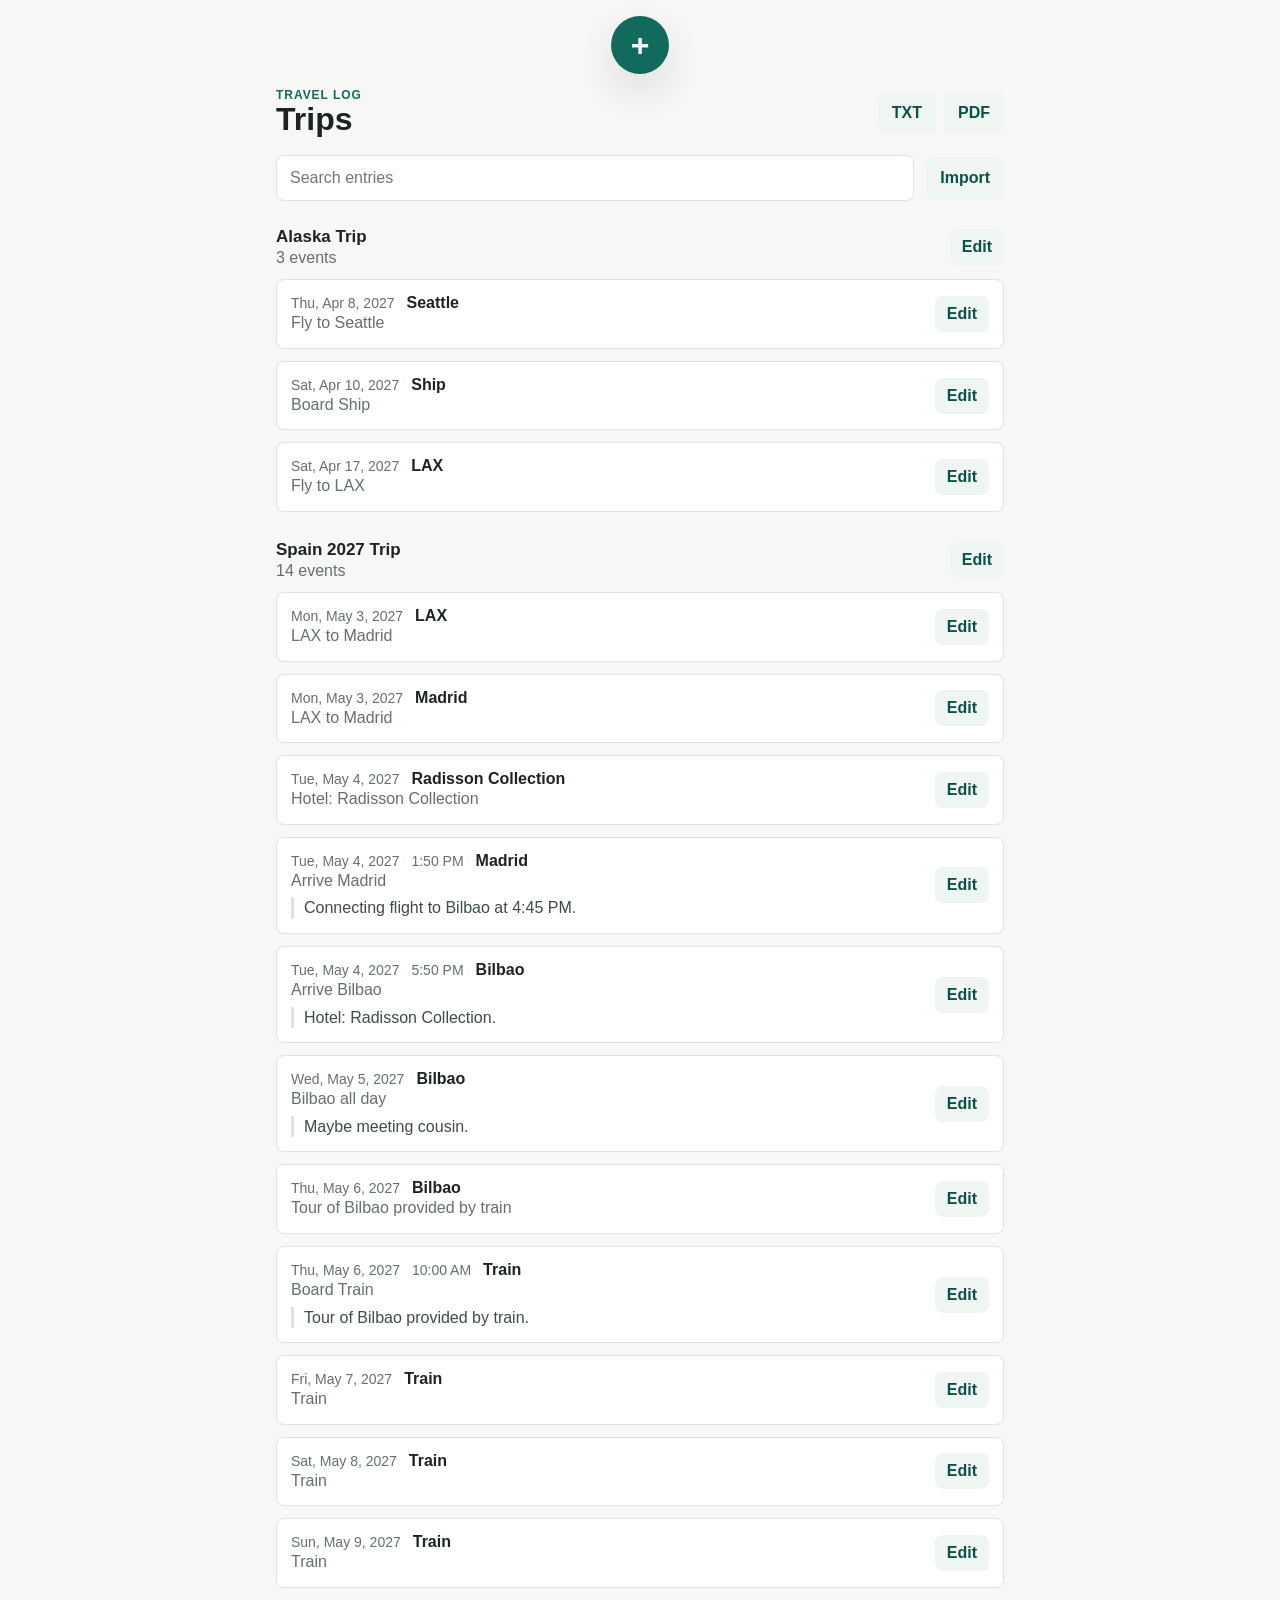
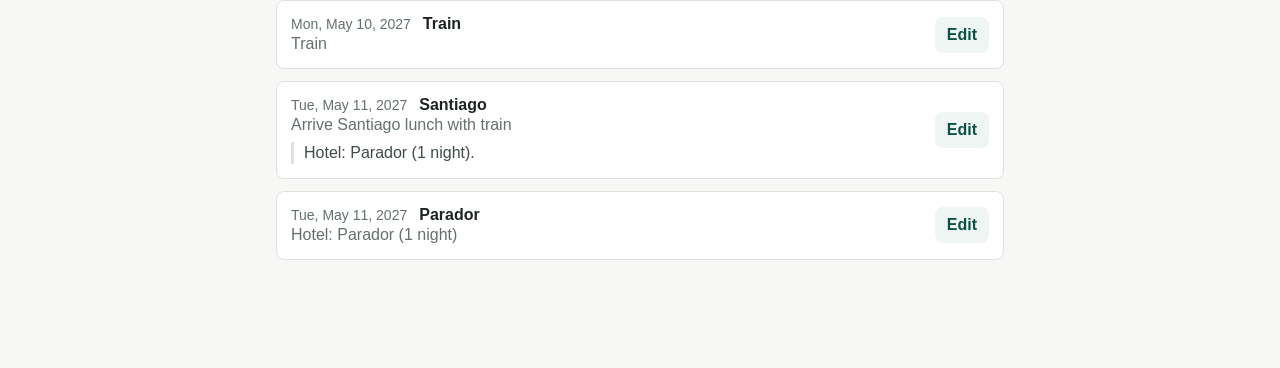
==== index.html @ 8ad47e28 "Add files via upload" ====
<!doctype html>
<html lang="en">
  <head>
    <meta charset="utf-8">
    <meta name="viewport" content="width=device-width, initial-scale=1">
    <meta http-equiv="Cache-Control" content="no-store">
    <title>Travel Log</title>
    <style>
      * { box-sizing: border-box; }
      body {
        margin: 0;
        background: #f7f8f5;
        color: #1d2420;
        font-family: Arial, Helvetica, sans-serif;
      }
      main {
        max-width: 760px;
        min-height: 100vh;
        margin: 0 auto;
        padding: 88px 16px 96px;
      }
      header, .search, .trip-heading {
        display: flex;
        align-items: center;
        justify-content: space-between;
        gap: 12px;
      }
      .header-actions {
        display: flex;
        gap: 8px;
      }
      .meta {
        display: flex;
        align-items: baseline;
        flex-wrap: wrap;
        gap: 6px 12px;
      }
      h1, h2, p { margin: 0; }
      h1 { font-size: 32px; line-height: 1.1; }
      h2 { font-size: 17px; }
      .eyebrow {
        color: #116a5c;
        font-size: 12px;
        font-weight: 800;
        letter-spacing: 0.08em;
        text-transform: uppercase;
      }
      .search { margin: 18px 0 22px; }
      input {
        width: 100%;
        min-height: 46px;
        border: 1px solid #dce4df;
        border-radius: 8px;
        padding: 0 13px;
        font: inherit;
      }
      button {
        min-height: 42px;
        border: 0;
        border-radius: 8px;
        background: #eef5f2;
        color: #0b5148;
        padding: 0 14px;
        font: inherit;
        font-weight: 700;
      }
      .trips, .trip, .events {
        display: grid;
        gap: 12px;
      }
      .trip { margin-bottom: 12px; }
      .trip-heading {
        color: #64706a;
        margin-top: 4px;
      }
      .trip-heading h2 { color: #1d2420; }
      .trip-heading > div {
        display: grid;
        gap: 2px;
      }
      .event {
        position: relative;
        display: grid;
        gap: 8px;
        width: 100%;
        border: 1px solid #dce4df;
        border-radius: 8px;
        background: #fff;
        padding: 14px;
      }
      .event-alert {
        border-color: #f2b8b5;
        padding-left: 42px;
      }
      .alert-badge {
        position: absolute;
        left: 14px;
        top: 14px;
        display: inline-grid;
        place-items: center;
        width: 18px;
        height: 18px;
        border-radius: 50%;
        background: #b42318;
        color: #fff;
        font-size: 13px;
        font-weight: 800;
      }
      .not-booked {
        color: #b42318;
        font-weight: 800;
      }
      .meta {
        color: #64706a;
        font-size: 14px;
      }
      .meta strong {
        color: #1d2420;
        font-size: 16px;
      }
      .location {
        font-size: 16px;
        font-weight: 800;
      }
      .description {
        color: #64706a;
        line-height: 1.35;
      }
      .notes {
        margin-top: 6px;
        border-left: 3px solid #dce4df;
        color: #3f4b46;
        line-height: 1.35;
        padding-left: 10px;
      }
      .event-main {
        display: grid;
        grid-template-columns: 1fr auto;
        align-items: center;
        gap: 12px;
      }
      .edit-button {
        min-height: 36px;
        padding: 0 12px;
      }
      .fab {
        position: fixed;
        left: 50%;
        top: 16px;
        transform: translateX(-50%);
        width: 58px;
        height: 58px;
        border-radius: 50%;
        background: #116a5c;
        color: #fff;
        font-size: 32px;
        line-height: 1;
        box-shadow: 0 16px 38px rgba(30, 45, 38, 0.12);
      }
      .modal-backdrop {
        position: fixed;
        inset: 0;
        display: grid;
        place-items: center;
        padding: 18px;
        background: rgba(13, 20, 17, 0.42);
      }
      .modal {
        width: min(100%, 380px);
        display: grid;
        gap: 14px;
        border-radius: 8px;
        background: #fff;
        padding: 18px;
        box-shadow: 0 16px 38px rgba(30, 45, 38, 0.12);
      }
      .modal label {
        display: grid;
        gap: 7px;
        color: #64706a;
        font-size: 14px;
        font-weight: 700;
      }
      .modal textarea {
        width: 100%;
        border: 1px solid #dce4df;
        border-radius: 8px;
        padding: 12px 13px;
        font: inherit;
        resize: vertical;
      }
      .modal-actions {
        display: grid;
        grid-template-columns: repeat(auto-fit, minmax(86px, 1fr));
        gap: 10px;
      }
      .delete-button {
        background: #fff1f0;
        color: #b42318;
      }
      .import-results {
        display: grid;
        gap: 8px;
        max-height: 260px;
        overflow: auto;
      }
      .approval-item {
        display: grid;
        grid-template-columns: 22px 1fr;
        gap: 10px;
        align-items: start;
        border: 1px solid #dce4df;
        border-radius: 8px;
        padding: 10px;
      }
      .approval-item input {
        min-height: auto;
        margin-top: 3px;
      }
      @media print {
        .search, .fab, button { display: none; }
        body { background: #fff; }
        .trip {
          break-after: page;
          page-break-after: always;
        }
        .trip:last-child {
          break-after: auto;
          page-break-after: auto;
        }
        .event {
          break-inside: avoid;
          page-break-inside: avoid;
          gap: 4px;
          padding: 8px 10px;
        }
        .event-main {
          display: block;
        }
        .meta {
          display: inline;
          font-size: 11px;
          line-height: 1.25;
        }
        .meta span,
        .meta strong {
          display: inline;
          margin-right: 8px;
          font-size: 11px;
        }
        .description {
          display: inline;
          color: #1d2420;
          font-size: 11px;
          line-height: 1.25;
        }
        .description::before {
          content: "- ";
        }
      }
    </style>
  </head>
  <body>
    <main>
      <header>
        <div>
          <p class="eyebrow">Travel Log</p>
          <h1>Trips</h1>
        </div>
        <div class="header-actions">
          <button type="button" data-action="export-text">TXT</button>
          <button type="button" data-action="export">PDF</button>
        </div>
      </header>

      <section class="search">
        <input type="search" placeholder="Search entries" aria-label="Search entries">
        <button type="button" data-action="import">Import</button>
      </section>

      <section class="trips">
        <section class="trip">
          <div class="trip-heading">
            <h2>Alaska Trip</h2>
            <span>3 events</span>
          </div>
          <div class="events">
            <article class="event">
              <div class="meta"><span>Thu, Apr 8, 2027</span><strong>Seattle</strong></div>
              <p class="description">Fly to Seattle</p>
            </article>
            <article class="event">
              <div class="meta"><span>Sat, Apr 10, 2027</span><strong>Ship</strong></div>
              <p class="description">Board Ship</p>
            </article>
            <article class="event">
              <div class="meta"><span>Sat, Apr 17, 2027</span><strong>LAX</strong></div>
              <p class="description">Fly to LAX</p>
            </article>
          </div>
        </section>

        <section class="trip">
          <div class="trip-heading">
            <h2>Spain 2027 Trip</h2>
            <span>14 events</span>
          </div>
          <div class="events">
            <article class="event"><div class="meta"><span>Mon, May 3, 2027</span><strong>LAX</strong></div><p class="description">LAX to Madrid</p></article>
            <article class="event"><div class="meta"><span>Mon, May 3, 2027</span><strong>Madrid</strong></div><p class="description">LAX to Madrid</p></article>
            <article class="event"><div class="meta"><span>Tue, May 4, 2027</span><span>1:50 PM</span><strong>Madrid</strong></div><p class="description">Arrive Madrid</p></article>
            <article class="event"><div class="meta"><span>Tue, May 4, 2027</span><span>5:50 PM</span><strong>Bilbao</strong></div><p class="description">Arrive Bilbao</p></article>
            <article class="event"><div class="meta"><span>Tue, May 4, 2027</span><strong>Radisson Collection</strong></div><p class="description">Hotel: Radisson Collection</p></article>
            <article class="event"><div class="meta"><span>Wed, May 5, 2027</span><strong>Bilbao</strong></div><p class="description">Bilbao all day</p></article>
            <article class="event"><div class="meta"><span>Thu, May 6, 2027</span><span>10:00 AM</span><strong>Train</strong></div><p class="description">Board Train</p></article>
            <article class="event"><div class="meta"><span>Thu, May 6, 2027</span><strong>Bilbao</strong></div><p class="description">Tour of Bilbao provided by train</p></article>
            <article class="event"><div class="meta"><span>Fri, May 7, 2027</span><strong>Train</strong></div><p class="description">Train</p></article>
            <article class="event"><div class="meta"><span>Sat, May 8, 2027</span><strong>Train</strong></div><p class="description">Train</p></article>
            <article class="event"><div class="meta"><span>Sun, May 9, 2027</span><strong>Train</strong></div><p class="description">Train</p></article>
            <article class="event"><div class="meta"><span>Mon, May 10, 2027</span><strong>Train</strong></div><p class="description">Train</p></article>
            <article class="event"><div class="meta"><span>Tue, May 11, 2027</span><strong>Santiago</strong></div><p class="description">Arrive Santiago lunch with train</p></article>
            <article class="event"><div class="meta"><span>Tue, May 11, 2027</span><strong>Parador</strong></div><p class="description">Hotel: Parador (1 night)</p></article>
          </div>
        </section>
      </section>
    </main>
    <button class="fab" type="button" aria-label="Add entry" data-action="add">+</button>
    <script src="./travel-log.js?v=21" defer></script>
  </body>
</html>
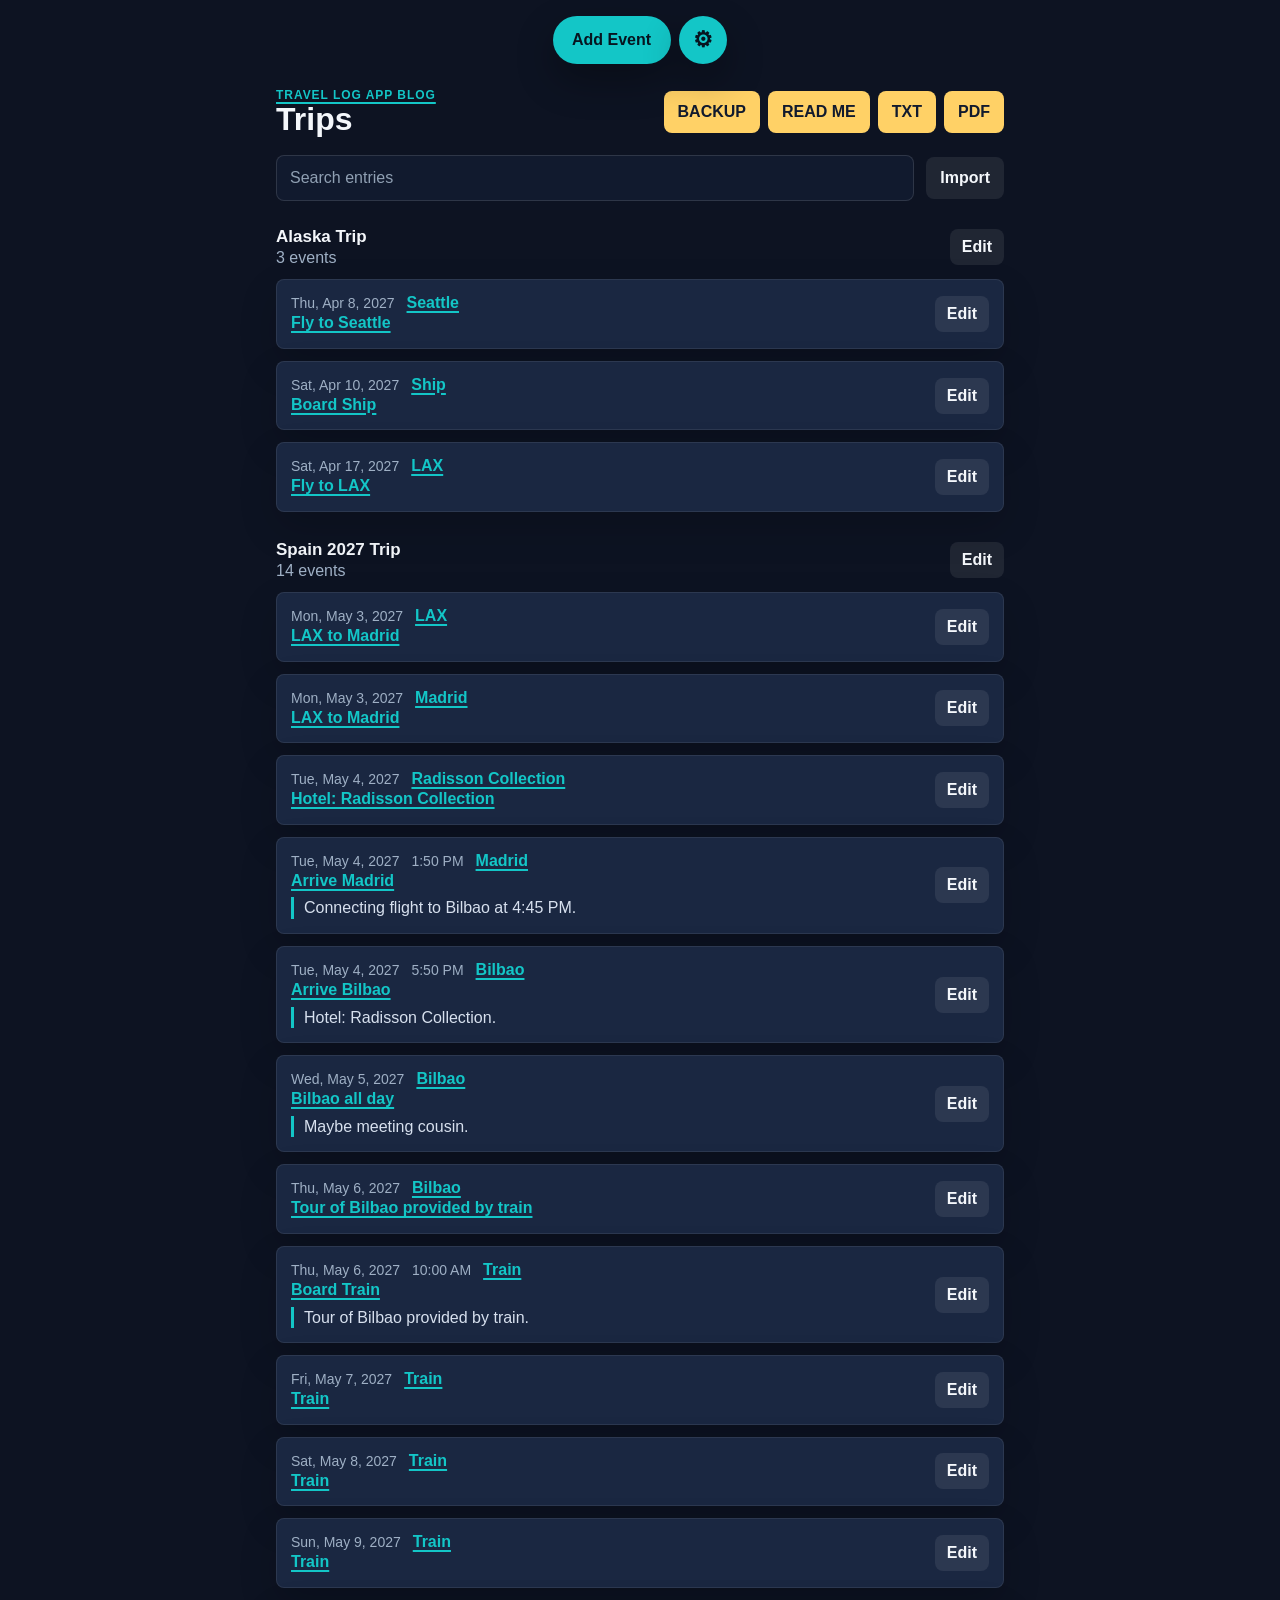
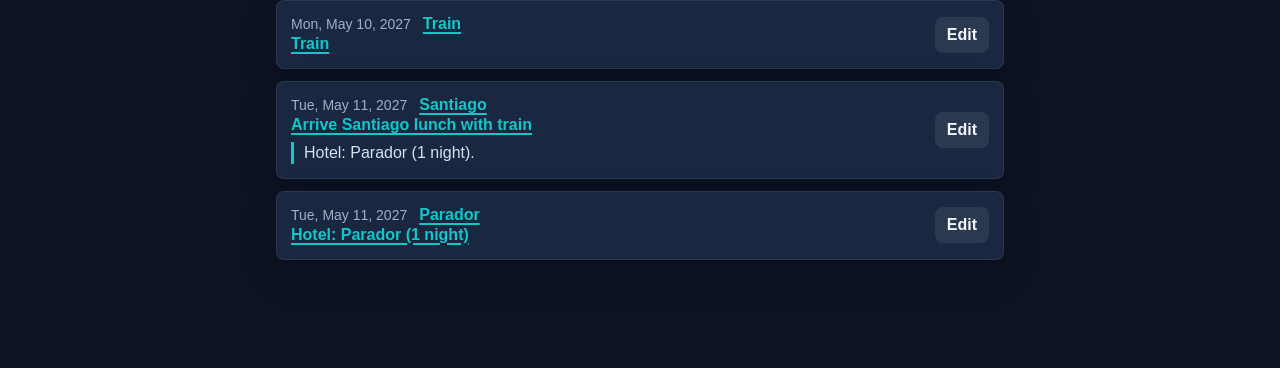
==== commit a01db719: "Import Travel Log app from Codex for Grok Build. Copy the live static app (index, travel-log, place " ====
--- a/index.html
+++ b/index.html
@@ -9,8 +9,8 @@
       * { box-sizing: border-box; }
       body {
         margin: 0;
-        background: #f7f8f5;
-        color: #1d2420;
+        background: #0d1322;
+        color: #f4f7fb;
         font-family: Arial, Helvetica, sans-serif;
       }
       main {
@@ -27,7 +27,14 @@
       }
       .header-actions {
         display: flex;
+        flex: 0 1 auto;
         gap: 8px;
+        min-width: 0;
+        max-width: 100%;
+        overflow-x: auto;
+        overscroll-behavior-x: contain;
+        -webkit-overflow-scrolling: touch;
+        padding-bottom: 2px;
       }
       .meta {
         display: flex;
@@ -39,41 +46,73 @@
       h1 { font-size: 32px; line-height: 1.1; }
       h2 { font-size: 17px; }
       .eyebrow {
-        color: #116a5c;
+        color: #13c6c7;
         font-size: 12px;
         font-weight: 800;
         letter-spacing: 0.08em;
         text-transform: uppercase;
       }
+      .eyebrow a {
+        color: inherit;
+        text-decoration: underline;
+        text-decoration-thickness: 2px;
+        text-underline-offset: 3px;
+      }
+      .eyebrow a:focus,
+      .eyebrow a:hover {
+        color: #071520;
+        background: #13c6c7;
+      }
       .search { margin: 18px 0 22px; }
-      input {
+      input, select {
         width: 100%;
         min-height: 46px;
-        border: 1px solid #dce4df;
-        border-radius: 8px;
+        border: 1px solid rgba(255, 255, 255, 0.12);
+        border-radius: 8px;
+        background: #111a2e;
+        color: #f4f7fb;
         padding: 0 13px;
         font: inherit;
+      }
+      input::placeholder { color: #90a0b3; }
+      input[type="file"] {
+        padding: 10px 13px;
       }
       button {
         min-height: 42px;
         border: 0;
         border-radius: 8px;
-        background: #eef5f2;
-        color: #0b5148;
+        background: rgba(255, 255, 255, 0.08);
+        color: #f4f7fb;
         padding: 0 14px;
         font: inherit;
         font-weight: 700;
       }
+      button:focus,
+      button:hover {
+        background: #13c6c7;
+        color: #071520;
+      }
+      .header-actions button {
+        flex: 0 0 auto;
+        background: #ffd166;
+        color: #111a2e;
+      }
+      .header-actions button:focus,
+      .header-actions button:hover {
+        background: #13c6c7;
+        color: #071520;
+      }
       .trips, .trip, .events {
         display: grid;
         gap: 12px;
       }
       .trip { margin-bottom: 12px; }
       .trip-heading {
-        color: #64706a;
+        color: #9fb0c5;
         margin-top: 4px;
       }
-      .trip-heading h2 { color: #1d2420; }
+      .trip-heading h2 { color: #f4f7fb; }
       .trip-heading > div {
         display: grid;
         gap: 2px;
@@ -83,13 +122,14 @@
         display: grid;
         gap: 8px;
         width: 100%;
-        border: 1px solid #dce4df;
-        border-radius: 8px;
-        background: #fff;
+        border: 1px solid rgba(255, 255, 255, 0.08);
+        border-radius: 8px;
+        background: #1a2741;
         padding: 14px;
+        box-shadow: 0 16px 38px rgba(0, 0, 0, 0.16);
       }
       .event-alert {
-        border-color: #f2b8b5;
+        border-color: #ff8a7a;
         padding-left: 42px;
       }
       .alert-badge {
@@ -101,21 +141,21 @@
         width: 18px;
         height: 18px;
         border-radius: 50%;
-        background: #b42318;
-        color: #fff;
+        background: #ff6b5f;
+        color: #111a2e;
         font-size: 13px;
         font-weight: 800;
       }
       .not-booked {
-        color: #b42318;
+        color: #ff9b91;
         font-weight: 800;
       }
       .meta {
-        color: #64706a;
+        color: #9fb0c5;
         font-size: 14px;
       }
       .meta strong {
-        color: #1d2420;
+        color: #f4f7fb;
         font-size: 16px;
       }
       .location {
@@ -123,15 +163,118 @@
         font-weight: 800;
       }
       .description {
-        color: #64706a;
+        color: #c4cfdf;
         line-height: 1.35;
+      }
+      .event .description a {
+        color: #13c6c7;
+        font-weight: 700;
+        text-decoration: underline;
+        text-decoration-thickness: 2px;
+        text-underline-offset: 3px;
+      }
+      .location-link {
+        color: #13c6c7;
+        text-decoration: underline;
+        text-decoration-thickness: 2px;
+        text-underline-offset: 3px;
+      }
+      .location-link:focus,
+      .location-link:hover {
+        color: #071520;
+        background: #13c6c7;
+      }
+      .event .description a:focus,
+      .event .description a:hover {
+        color: #071520;
+        background: #13c6c7;
       }
       .notes {
         margin-top: 6px;
-        border-left: 3px solid #dce4df;
-        color: #3f4b46;
+        border-left: 3px solid #13c6c7;
+        color: #d7e0ee;
         line-height: 1.35;
         padding-left: 10px;
+      }
+      .attachment-marker {
+        display: inline-grid;
+        place-items: center;
+        min-width: 18px;
+        height: 18px;
+        border-radius: 50%;
+        background: #ffd166;
+        color: #111a2e;
+        font-size: 12px;
+        font-weight: 900;
+      }
+      .attachments {
+        display: flex;
+        flex-wrap: wrap;
+        gap: 6px;
+        margin-top: 8px;
+      }
+      .trip-resources {
+        display: flex;
+        flex-wrap: wrap;
+        gap: 6px;
+        margin: -4px 0 2px;
+      }
+      .attachment-link, .saved-link {
+        border-radius: 999px;
+        background: rgba(19, 198, 199, 0.12);
+        color: #13c6c7;
+        padding: 5px 9px;
+        font-size: 12px;
+        font-weight: 800;
+        text-decoration: underline;
+        text-underline-offset: 3px;
+      }
+      .saved-link {
+        background: rgba(255, 209, 102, 0.15);
+        color: #ffd166;
+      }
+      .attachment-list {
+        display: grid;
+        gap: 4px;
+      }
+      .attachment-item {
+        display: grid;
+        grid-template-columns: 1fr auto;
+        gap: 6px;
+        align-items: center;
+        border: 1px solid rgba(255, 255, 255, 0.08);
+        border-radius: 8px;
+        background: #1a2741;
+        padding: 5px 7px;
+      }
+      .attachment-item label {
+        display: flex;
+        align-items: center;
+        gap: 6px;
+        font-size: 12px;
+      }
+      .attachment-item input {
+        width: auto;
+        min-height: auto;
+      }
+      .attachment-name {
+        min-width: 0;
+        overflow-wrap: anywhere;
+      }
+      .compact-grid {
+        display: grid;
+        grid-template-columns: 1fr 1fr;
+        gap: 6px;
+      }
+      .link-grid {
+        display: grid;
+        grid-template-columns: 0.75fr 1fr;
+        gap: 6px;
+      }
+      .trip-picker-grid {
+        display: grid;
+        grid-template-columns: 1fr 0.8fr;
+        gap: 6px;
       }
       .event-main {
         display: grid;
@@ -143,60 +286,124 @@
         min-height: 36px;
         padding: 0 12px;
       }
-      .fab {
+      .top-floating-actions {
         position: fixed;
         left: 50%;
         top: 16px;
+        display: flex;
+        gap: 8px;
         transform: translateX(-50%);
-        width: 58px;
-        height: 58px;
-        border-radius: 50%;
-        background: #116a5c;
-        color: #fff;
-        font-size: 32px;
+        z-index: 2;
+      }
+      .fab {
+        min-width: 118px;
+        height: 48px;
+        border-radius: 999px;
+        background: #13c6c7;
+        color: #071520;
+        font-size: 16px;
         line-height: 1;
-        box-shadow: 0 16px 38px rgba(30, 45, 38, 0.12);
+        padding: 0 18px;
+        box-shadow: 0 16px 38px rgba(0, 0, 0, 0.32);
+      }
+      .settings-fab {
+        min-width: 48px;
+        width: 48px;
+        padding: 0;
+        font-size: 22px;
+      }
+      .readme-content {
+        max-height: min(62vh, 560px);
+        overflow: auto;
+        border: 1px solid rgba(255, 255, 255, 0.08);
+        border-radius: 8px;
+        background: #0d1527;
+        color: #d7e0ee;
+        padding: 12px;
+        white-space: pre-wrap;
       }
       .modal-backdrop {
         position: fixed;
         inset: 0;
-        display: grid;
-        place-items: center;
+        display: flex;
+        align-items: flex-start;
+        justify-content: center;
+        overflow: auto;
+        overscroll-behavior: contain;
+        -webkit-overflow-scrolling: touch;
         padding: 18px;
-        background: rgba(13, 20, 17, 0.42);
+        background: rgba(5, 9, 18, 0.72);
       }
       .modal {
         width: min(100%, 380px);
-        display: grid;
-        gap: 14px;
-        border-radius: 8px;
-        background: #fff;
-        padding: 18px;
-        box-shadow: 0 16px 38px rgba(30, 45, 38, 0.12);
+        max-height: calc(100vh - 36px);
+        max-height: calc(100dvh - 36px);
+        overflow: auto;
+        -webkit-overflow-scrolling: touch;
+        display: grid;
+        gap: 10px;
+        border-radius: 8px;
+        border: 1px solid rgba(255, 255, 255, 0.08);
+        background: #111a2e;
+        color: #f4f7fb;
+        padding: 12px;
+        margin: auto 0;
+        box-shadow: 0 26px 70px rgba(0, 0, 0, 0.38);
+      }
+      .entry-modal,
+      .trip-modal {
+        gap: 8px;
+        padding: 10px;
       }
       .modal label {
-        display: grid;
-        gap: 7px;
-        color: #64706a;
-        font-size: 14px;
+        color: #c4cfdf;
+        font-size: 13px;
         font-weight: 700;
+      }
+      .entry-modal label,
+      .trip-modal label {
+        font-size: 12px;
+      }
+      .field {
+        display: grid;
+        gap: 5px;
+      }
+      .entry-modal .field,
+      .trip-modal .field {
+        gap: 3px;
       }
       .modal textarea {
         width: 100%;
-        border: 1px solid #dce4df;
-        border-radius: 8px;
-        padding: 12px 13px;
+        border: 1px solid rgba(255, 255, 255, 0.12);
+        border-radius: 8px;
+        background: #0d1527;
+        color: #f4f7fb;
+        padding: 9px 11px;
         font: inherit;
         resize: vertical;
       }
+      .entry-modal textarea {
+        min-height: 44px;
+        padding: 7px 9px;
+      }
       .modal-actions {
         display: grid;
         grid-template-columns: repeat(auto-fit, minmax(86px, 1fr));
-        gap: 10px;
+        gap: 8px;
+      }
+      .entry-modal input,
+      .entry-modal select,
+      .trip-modal input {
+        min-height: 34px;
+        padding: 0 10px;
+      }
+      .entry-modal input[type="file"],
+      .trip-modal input[type="file"] {
+        padding: 7px 10px;
       }
       .delete-button {
-        background: #fff1f0;
-        color: #b42318;
+        background: rgba(255, 107, 95, 0.18);
+        color: #ffb2aa;
       }
       .import-results {
         display: grid;
@@ -209,7 +416,8 @@
         grid-template-columns: 22px 1fr;
         gap: 10px;
         align-items: start;
-        border: 1px solid #dce4df;
+        border: 1px solid rgba(255, 255, 255, 0.08);
+        background: #1a2741;
         border-radius: 8px;
         padding: 10px;
       }
@@ -264,10 +472,12 @@
     <main>
       <header>
         <div>
-          <p class="eyebrow">Travel Log</p>
+          <p class="eyebrow"><a href="https://www.jdb.net/blog/how-i-built-a-complete-travel-planner-app-this-weekend-using-chatgpt-55-no-coding-required" target="_blank" rel="noopener noreferrer">Travel Log App Blog</a></p>
           <h1>Trips</h1>
         </div>
         <div class="header-actions">
+          <button type="button" data-action="backup">BACKUP</button>
+          <button type="button" data-action="readme">READ ME</button>
           <button type="button" data-action="export-text">TXT</button>
           <button type="button" data-action="export">PDF</button>
         </div>
@@ -286,7 +496,7 @@
           </div>
           <div class="events">
             <article class="event">
-              <div class="meta"><span>Thu, Apr 8, 2027</span><strong>Seattle</strong></div>
+              <div class="meta"><span>Thu, Apr 8, 2027</span><strong><a class="location-link" href="./place.html?location=Seattle&trip=Alaska%20Trip">Seattle</a></strong></div>
               <p class="description">Fly to Seattle</p>
             </article>
             <article class="event">
@@ -307,7 +517,7 @@
           </div>
           <div class="events">
             <article class="event"><div class="meta"><span>Mon, May 3, 2027</span><strong>LAX</strong></div><p class="description">LAX to Madrid</p></article>
-            <article class="event"><div class="meta"><span>Mon, May 3, 2027</span><strong>Madrid</strong></div><p class="description">LAX to Madrid</p></article>
+            <article class="event"><div class="meta"><span>Mon, May 3, 2027</span><strong><a class="location-link" href="./place.html?location=Madrid&trip=Spain%202027%20Trip">Madrid</a></strong></div><p class="description">LAX to Madrid</p></article>
             <article class="event"><div class="meta"><span>Tue, May 4, 2027</span><span>1:50 PM</span><strong>Madrid</strong></div><p class="description">Arrive Madrid</p></article>
             <article class="event"><div class="meta"><span>Tue, May 4, 2027</span><span>5:50 PM</span><strong>Bilbao</strong></div><p class="description">Arrive Bilbao</p></article>
             <article class="event"><div class="meta"><span>Tue, May 4, 2027</span><strong>Radisson Collection</strong></div><p class="description">Hotel: Radisson Collection</p></article>
@@ -324,7 +534,10 @@
         </section>
       </section>
     </main>
-    <button class="fab" type="button" aria-label="Add entry" data-action="add">+</button>
-    <script src="./travel-log.js?v=21" defer></script>
+    <div class="top-floating-actions">
+      <button class="fab" type="button" data-action="add">Add Event</button>
+      <button class="fab settings-fab" type="button" data-action="settings" aria-label="Settings" title="Settings">&#9881;</button>
+    </div>
+    <script src="./travel-log.js?v=54" defer></script>
   </body>
 </html>
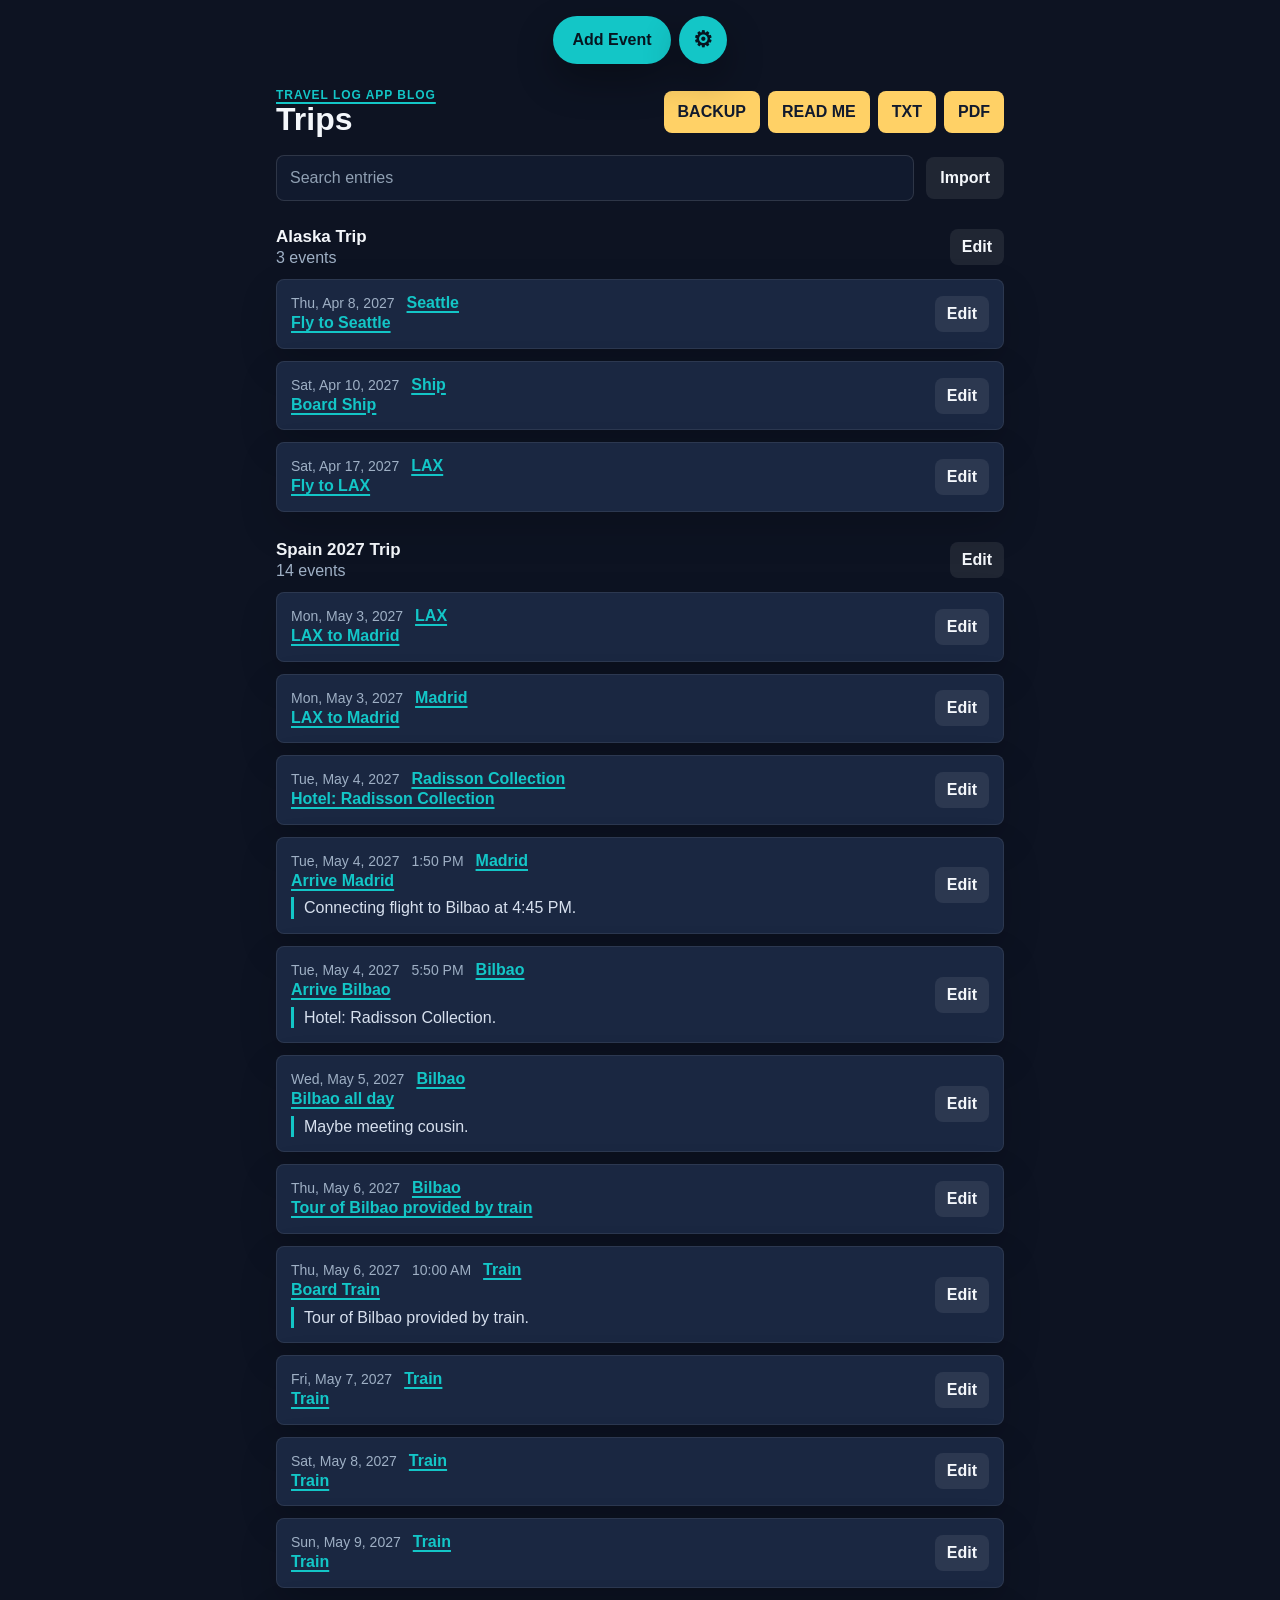
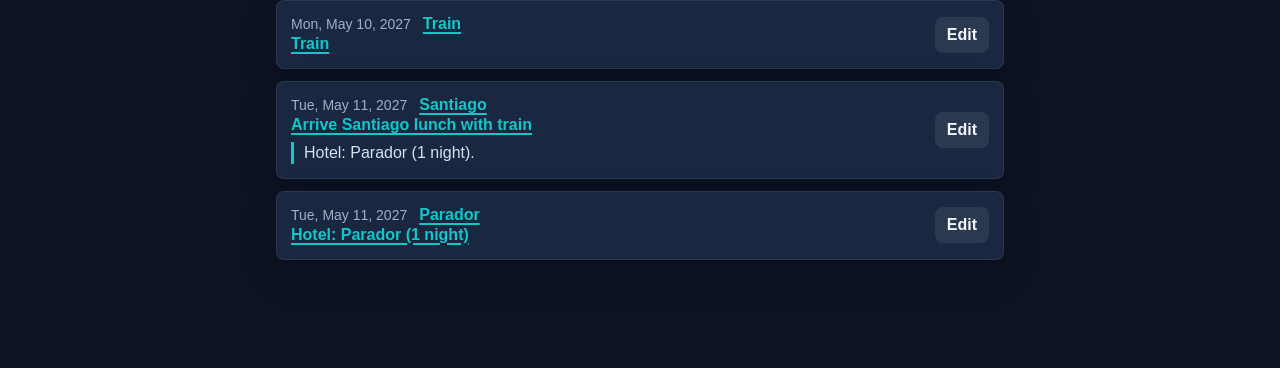
==== commit 6cd6a5e3: "Add per-trip scope for PDF export and backup. PDF and BACKUP modals now default to ALL TRIPS with op" ====
--- a/index.html
+++ b/index.html
@@ -538,6 +538,6 @@
       <button class="fab" type="button" data-action="add">Add Event</button>
       <button class="fab settings-fab" type="button" data-action="settings" aria-label="Settings" title="Settings">&#9881;</button>
     </div>
-    <script src="./travel-log.js?v=54" defer></script>
+    <script src="./travel-log.js?v=56" defer></script>
   </body>
 </html>
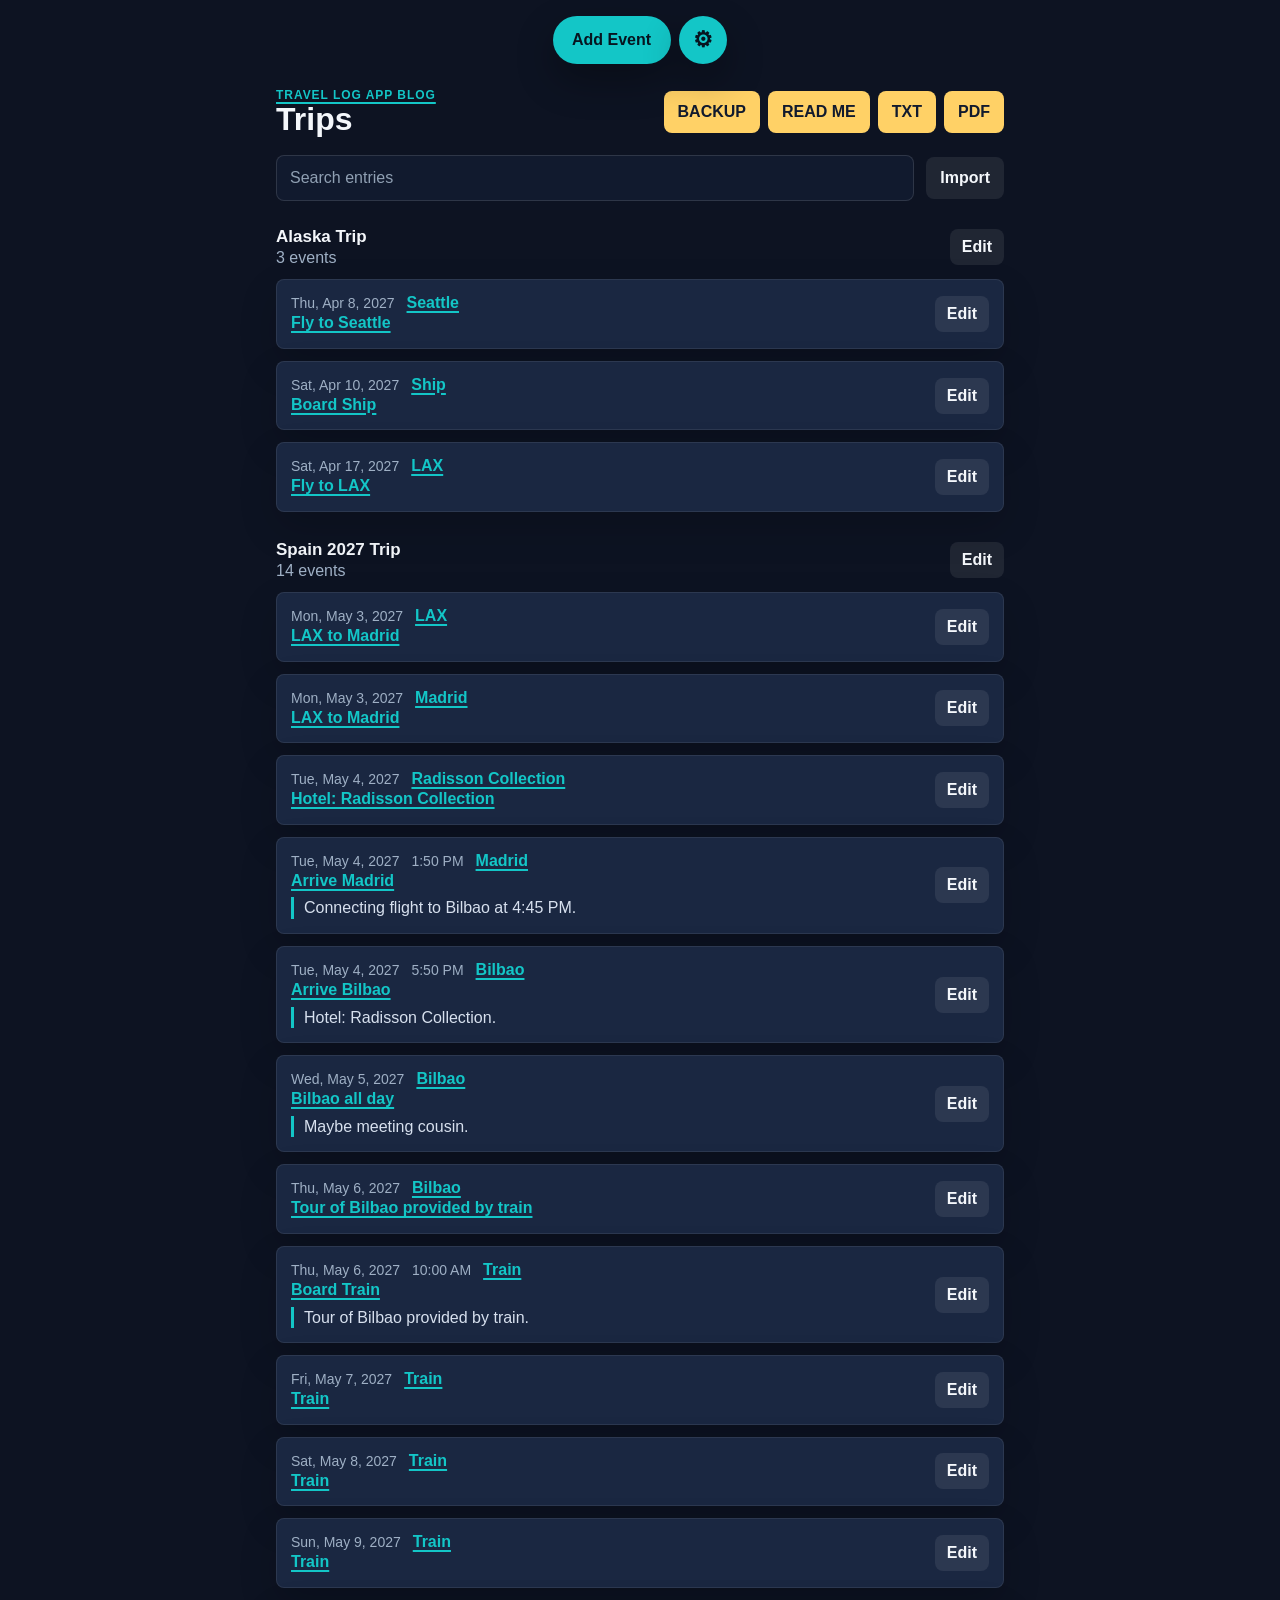
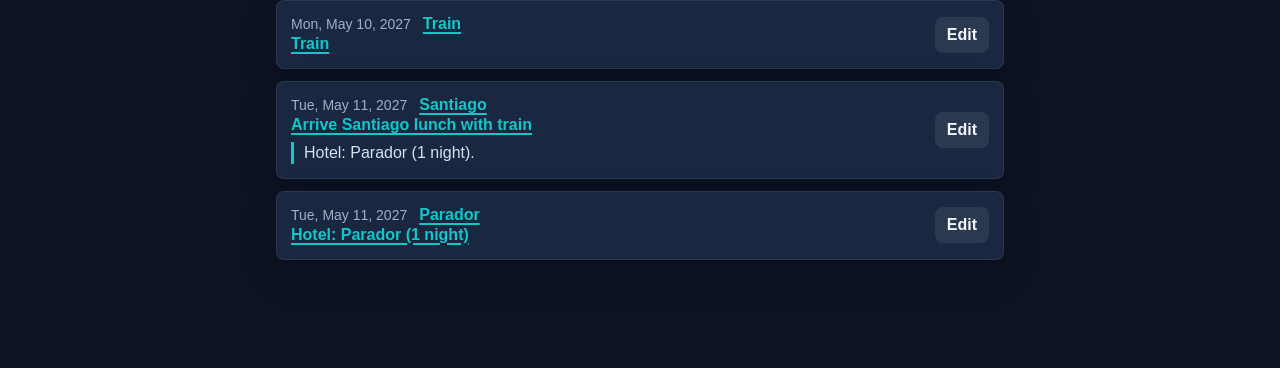
==== commit ed64e262: "Fix TXT import dropping escaped pipes and invalid dates crashing render. Export already escaped pipe" ====
--- a/index.html
+++ b/index.html
@@ -538,6 +538,6 @@
       <button class="fab" type="button" data-action="add">Add Event</button>
       <button class="fab settings-fab" type="button" data-action="settings" aria-label="Settings" title="Settings">&#9881;</button>
     </div>
-    <script src="./travel-log.js?v=56" defer></script>
+    <script src="./travel-log.js?v=57" defer></script>
   </body>
 </html>
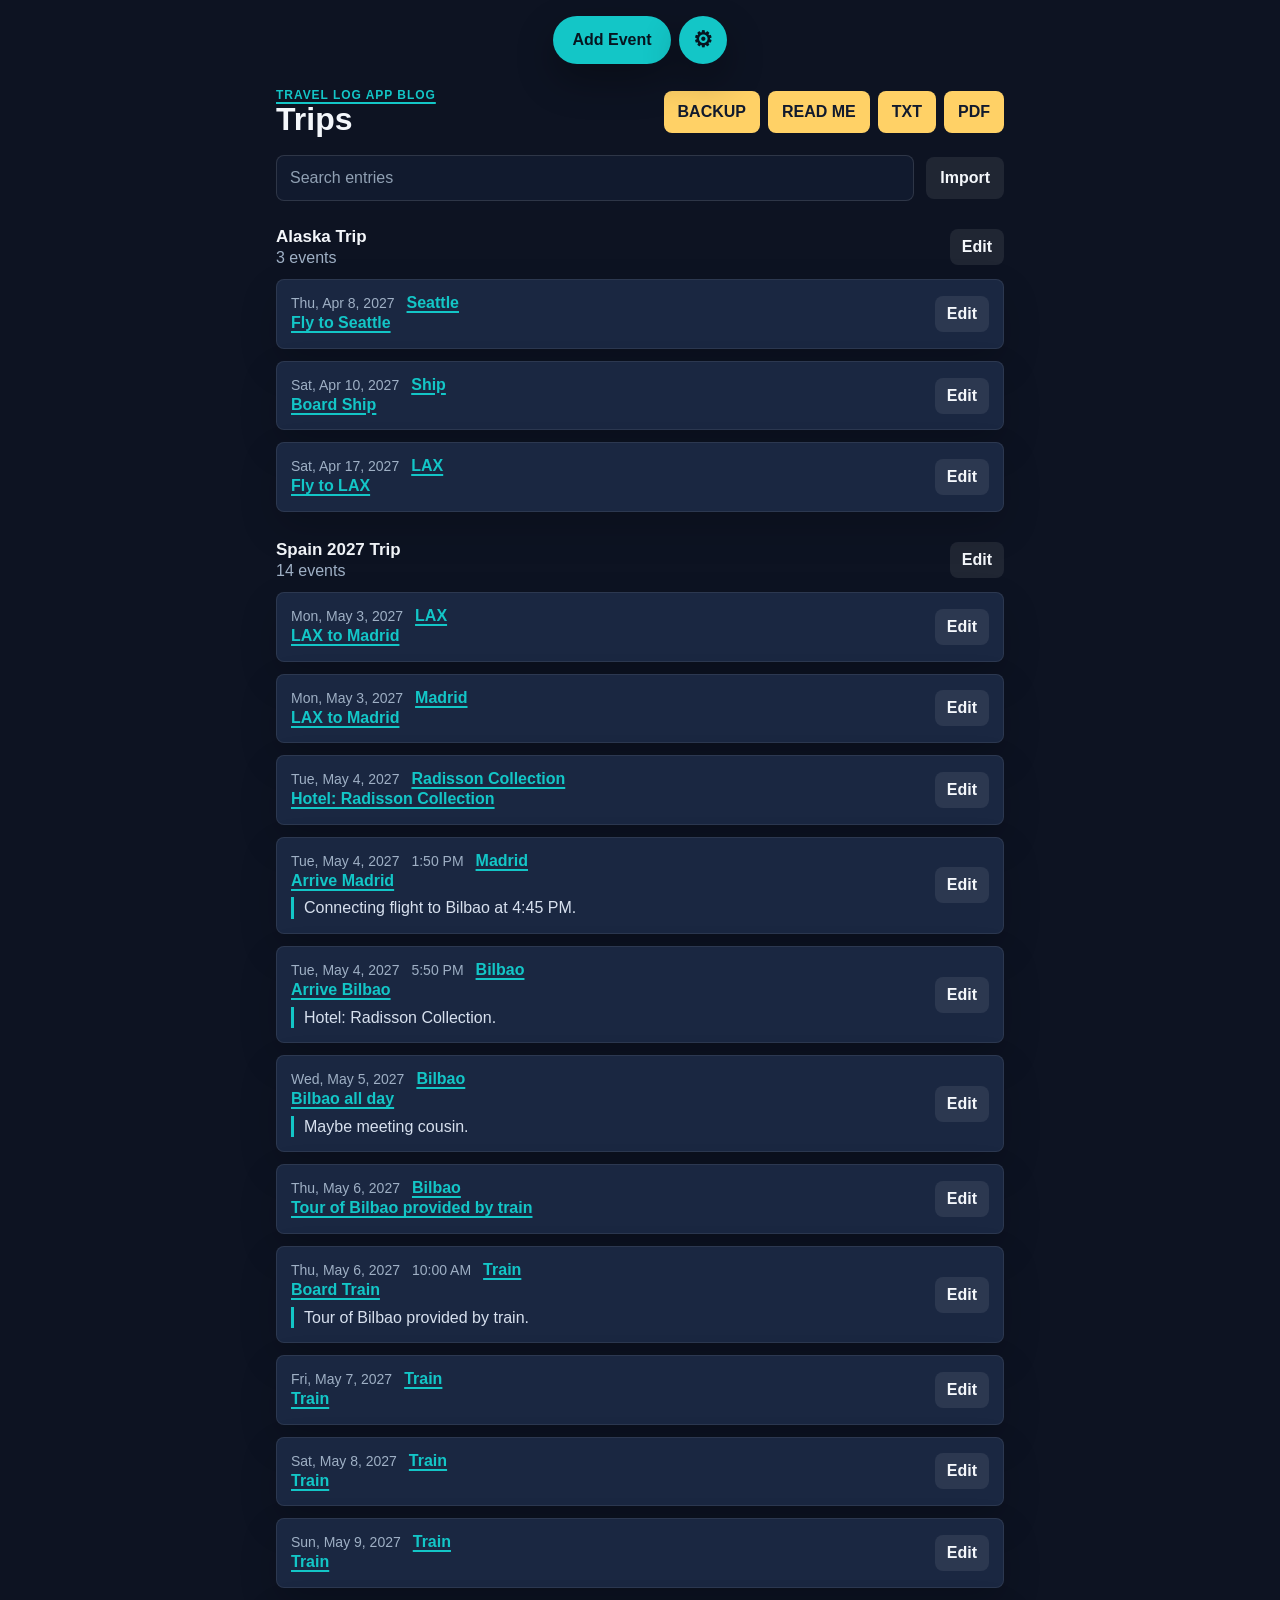
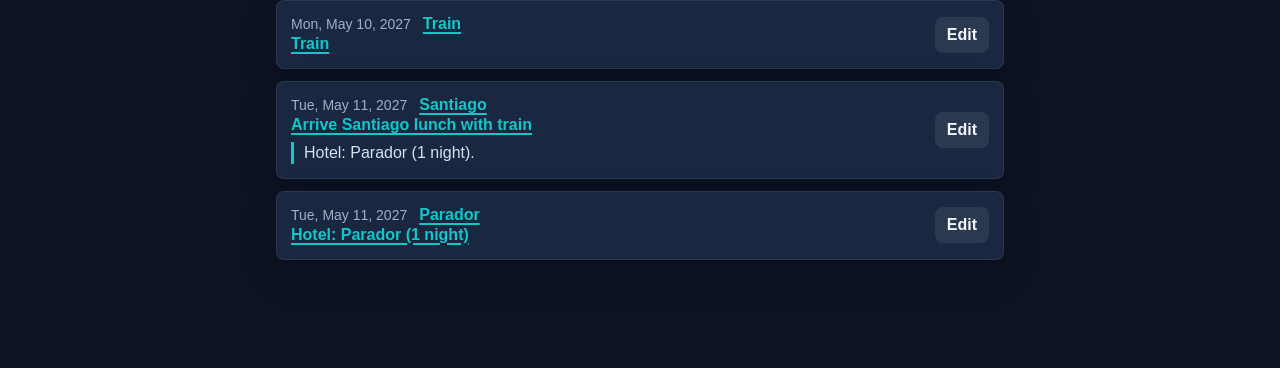
==== commit 7c0d8591: "Add meta description so travel.jdb.net can be indexed. Leaves trip data, layout, and other content u" ====
--- a/index.html
+++ b/index.html
@@ -5,6 +5,7 @@
     <meta name="viewport" content="width=device-width, initial-scale=1">
     <meta http-equiv="Cache-Control" content="no-store">
     <title>Travel Log</title>
+    <meta name="description" content="A personal trip-planning app Jonathan Brown built with AI tools, a working example of what JDB Consulting builds for clients.">
     <style>
       * { box-sizing: border-box; }
       body {
@@ -538,6 +539,6 @@
       <button class="fab" type="button" data-action="add">Add Event</button>
       <button class="fab settings-fab" type="button" data-action="settings" aria-label="Settings" title="Settings">&#9881;</button>
     </div>
-    <script src="./travel-log.js?v=57" defer></script>
+    <script src="./travel-log.js?v=56" defer></script>
   </body>
 </html>
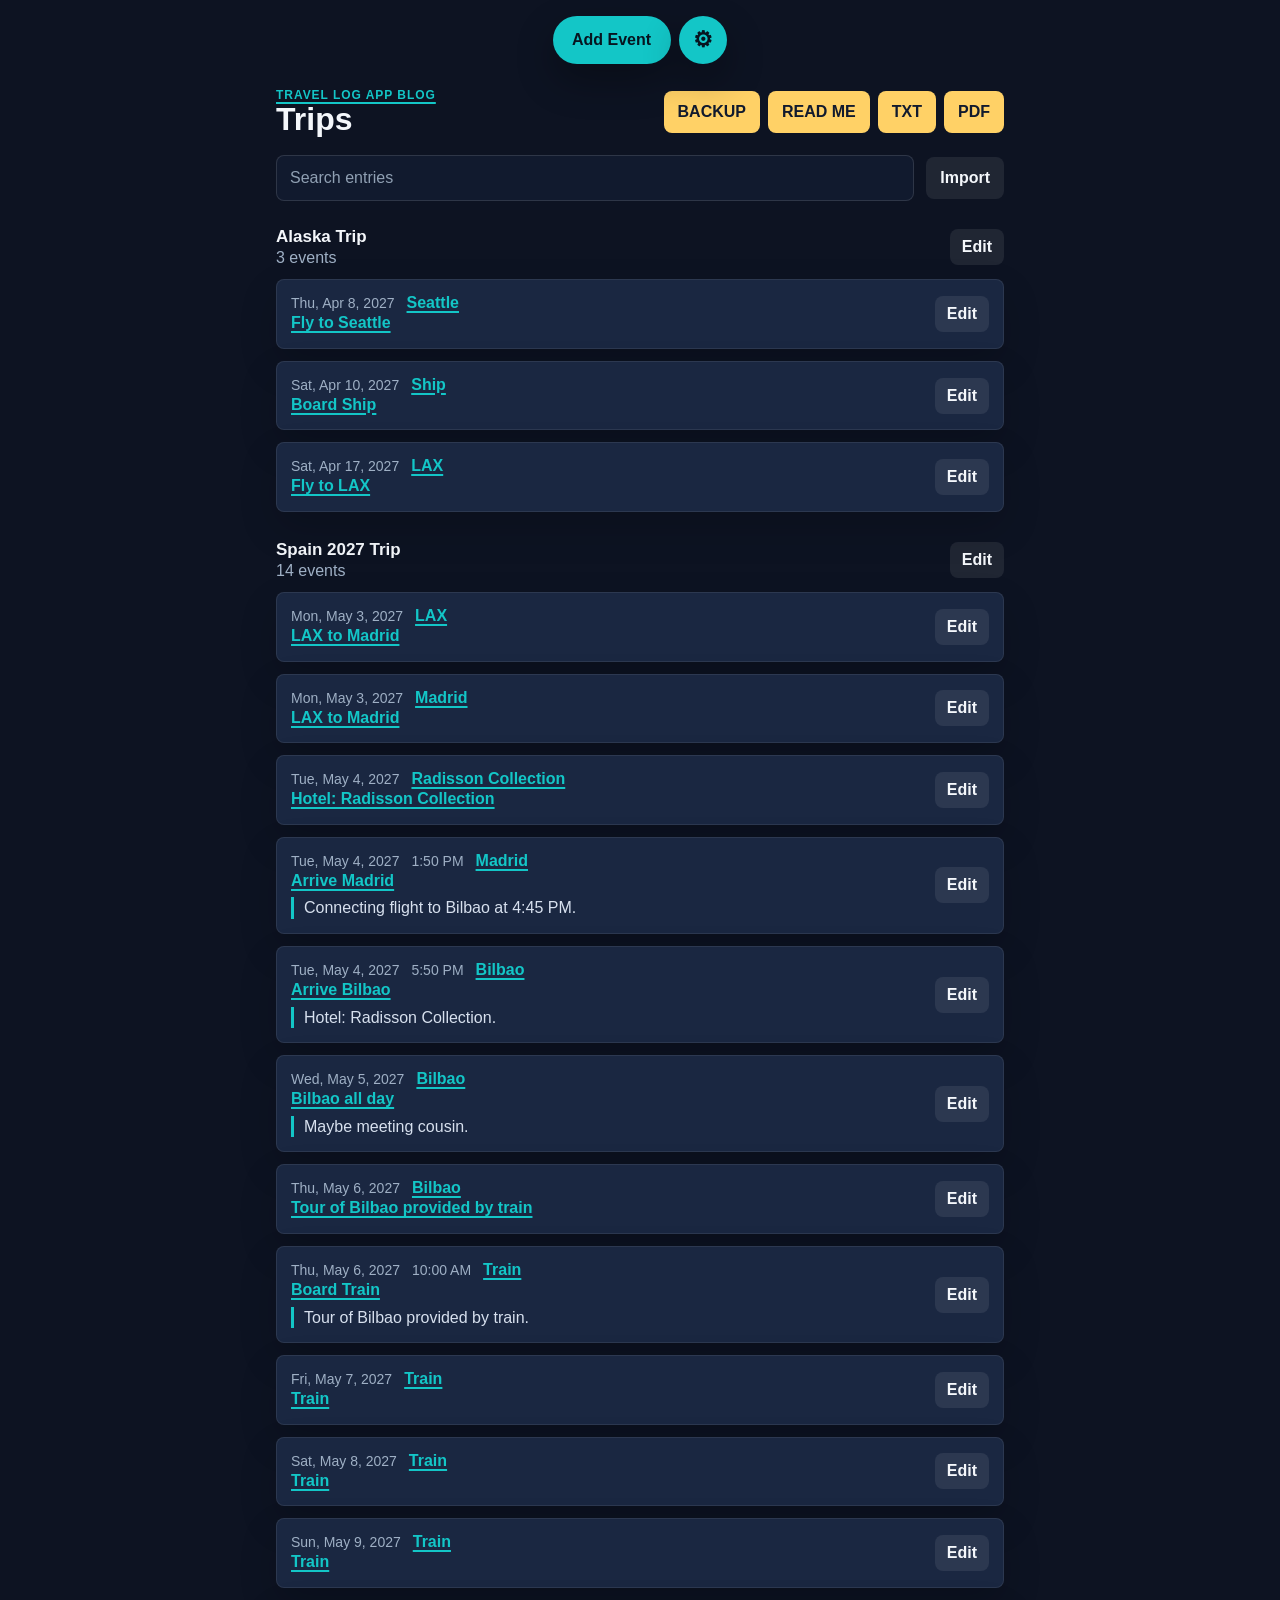
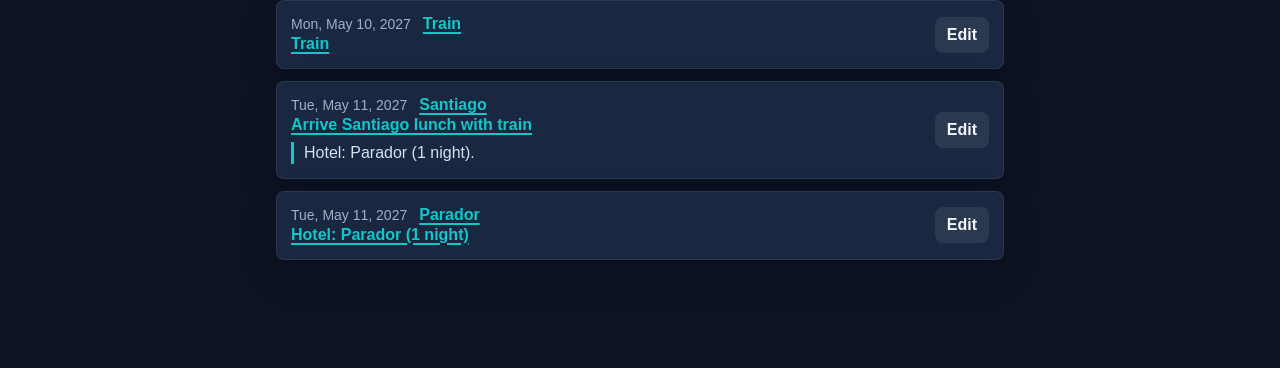
==== commit b1f97d74: "Merge e081da5db3798ea658c5fe670dc0ca860b034b91 into 7c0d8591fe51bae15d518ba57377d1959861a2ff" ====
--- a/index.html
+++ b/index.html
@@ -539,6 +539,6 @@
       <button class="fab" type="button" data-action="add">Add Event</button>
       <button class="fab settings-fab" type="button" data-action="settings" aria-label="Settings" title="Settings">&#9881;</button>
     </div>
-    <script src="./travel-log.js?v=56" defer></script>
+    <script src="./travel-log.js?v=57" defer></script>
   </body>
 </html>
